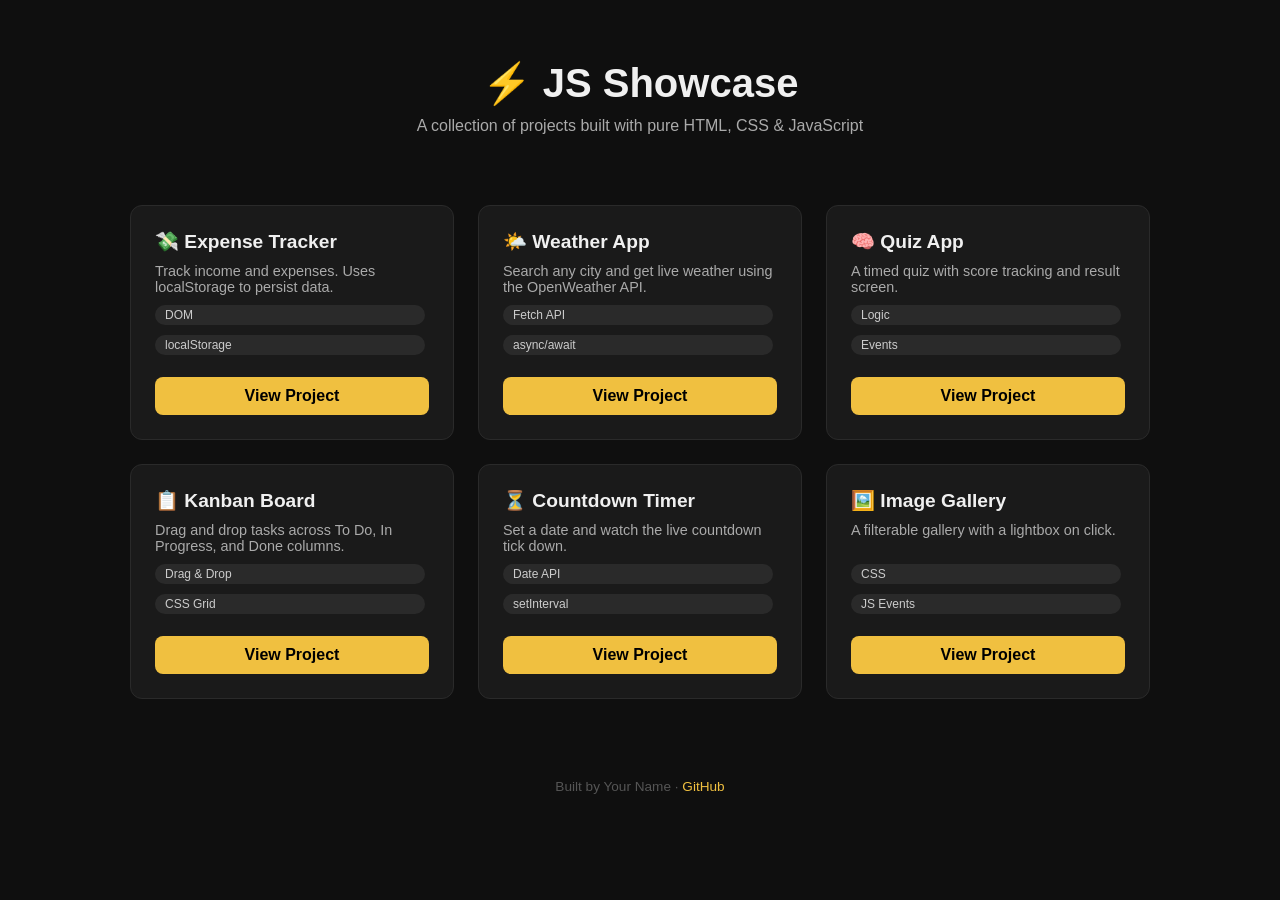
==== index.html @ fa13490b "initial commit" ====
<!DOCTYPE html>
<html lang="en">
<head>
  <meta charset="UTF-8" />
  <meta name="viewport" content="width=device-width, initial-scale=1.0"/>
  <title>JS Showcase | Your Name</title>
  <link rel="stylesheet" href="style.css" />
</head>
<body>

  <header>
    <h1>⚡ JS Showcase</h1>
    <p>A collection of projects built with pure HTML, CSS & JavaScript</p>
  </header>

  <main class="grid">

    <div class="card">
      <h2>💸 Expense Tracker</h2>
      <p>Track income and expenses. Uses localStorage to persist data.</p>
      <span class="tag">DOM</span>
      <span class="tag">localStorage</span>
      <a href="projects/expense-tracker/index.html" class="btn">View Project</a>
    </div>

    <div class="card">
      <h2>🌤️ Weather App</h2>
      <p>Search any city and get live weather using the OpenWeather API.</p>
      <span class="tag">Fetch API</span>
      <span class="tag">async/await</span>
      <a href="projects/weather-app/index.html" class="btn">View Project</a>
    </div>

    <div class="card">
      <h2>🧠 Quiz App</h2>
      <p>A timed quiz with score tracking and result screen.</p>
      <span class="tag">Logic</span>
      <span class="tag">Events</span>
      <a href="projects/quiz-app/index.html" class="btn">View Project</a>
    </div>

    <div class="card">
      <h2>📋 Kanban Board</h2>
      <p>Drag and drop tasks across To Do, In Progress, and Done columns.</p>
      <span class="tag">Drag & Drop</span>
      <span class="tag">CSS Grid</span>
      <a href="projects/kanban-board/index.html" class="btn">View Project</a>
    </div>

    <div class="card">
      <h2>⏳ Countdown Timer</h2>
      <p>Set a date and watch the live countdown tick down.</p>
      <span class="tag">Date API</span>
      <span class="tag">setInterval</span>
      <a href="projects/countdown-timer/index.html" class="btn">View Project</a>
    </div>

    <div class="card">
      <h2>🖼️ Image Gallery</h2>
      <p>A filterable gallery with a lightbox on click.</p>
      <span class="tag">CSS</span>
      <span class="tag">JS Events</span>
      <a href="projects/image-gallery/index.html" class="btn">View Project</a>
    </div>

  </main>

  <footer>
    <p>Built by Your Name · <a href="https://github.com/yourusername">GitHub</a></p>
  </footer>

</body>
</html>
---- style.css ----
* {
  margin: 0;
  padding: 0;
  box-sizing: border-box;
}

body {
  font-family: 'Segoe UI', sans-serif;
  background: #0f0f0f;
  color: #f0f0f0;
  min-height: 100vh;
}

header {
  text-align: center;
  padding: 60px 20px 30px;
}

header h1 {
  font-size: 2.5rem;
  margin-bottom: 10px;
}

header p {
  color: #aaa;
  font-size: 1rem;
}

.grid {
  display: grid;
  grid-template-columns: repeat(auto-fit, minmax(280px, 1fr));
  gap: 24px;
  padding: 40px;
  max-width: 1100px;
  margin: 0 auto;
}

.card {
  background: #1a1a1a;
  border: 1px solid #2a2a2a;
  border-radius: 12px;
  padding: 24px;
  display: flex;
  flex-direction: column;
  gap: 10px;
  transition: transform 0.2s;
}

.card:hover {
  transform: translateY(-4px);
}

.card h2 {
  font-size: 1.2rem;
}

.card p {
  color: #aaa;
  font-size: 0.9rem;
  flex-grow: 1;
}

.tag {
  display: inline-block;
  background: #2a2a2a;
  color: #ccc;
  font-size: 0.75rem;
  padding: 3px 10px;
  border-radius: 20px;
  margin-right: 4px;
}

.btn {
  display: inline-block;
  margin-top: 12px;
  padding: 10px 20px;
  background: #f0c040;
  color: #000;
  font-weight: bold;
  border-radius: 8px;
  text-decoration: none;
  text-align: center;
  transition: background 0.2s;
}

.btn:hover {
  background: #e0b030;
}

footer {
  text-align: center;
  padding: 40px;
  color: #555;
  font-size: 0.85rem;
}

footer a {
  color: #f0c040;
  text-decoration: none;
}
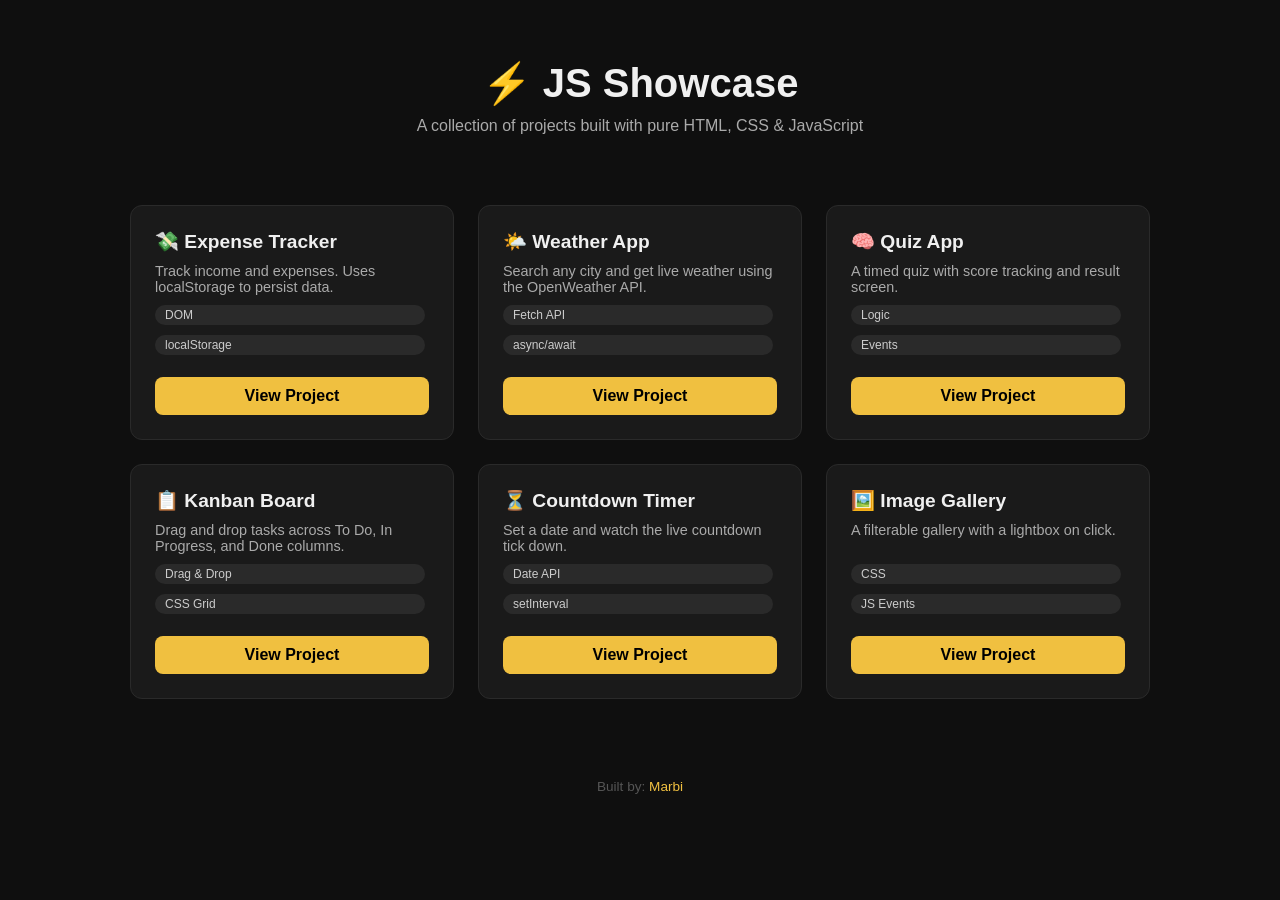
==== commit ac1468a8: "add name to profile" ====
--- a/index.html
+++ b/index.html
@@ -66,7 +66,7 @@
   </main>
 
   <footer>
-    <p>Built by Your Name · <a href="https://github.com/yourusername">GitHub</a></p>
+    <p>Built by: <a href="https://github.com/marbi26">Marbi</a></p>
   </footer>
 
 </body>
